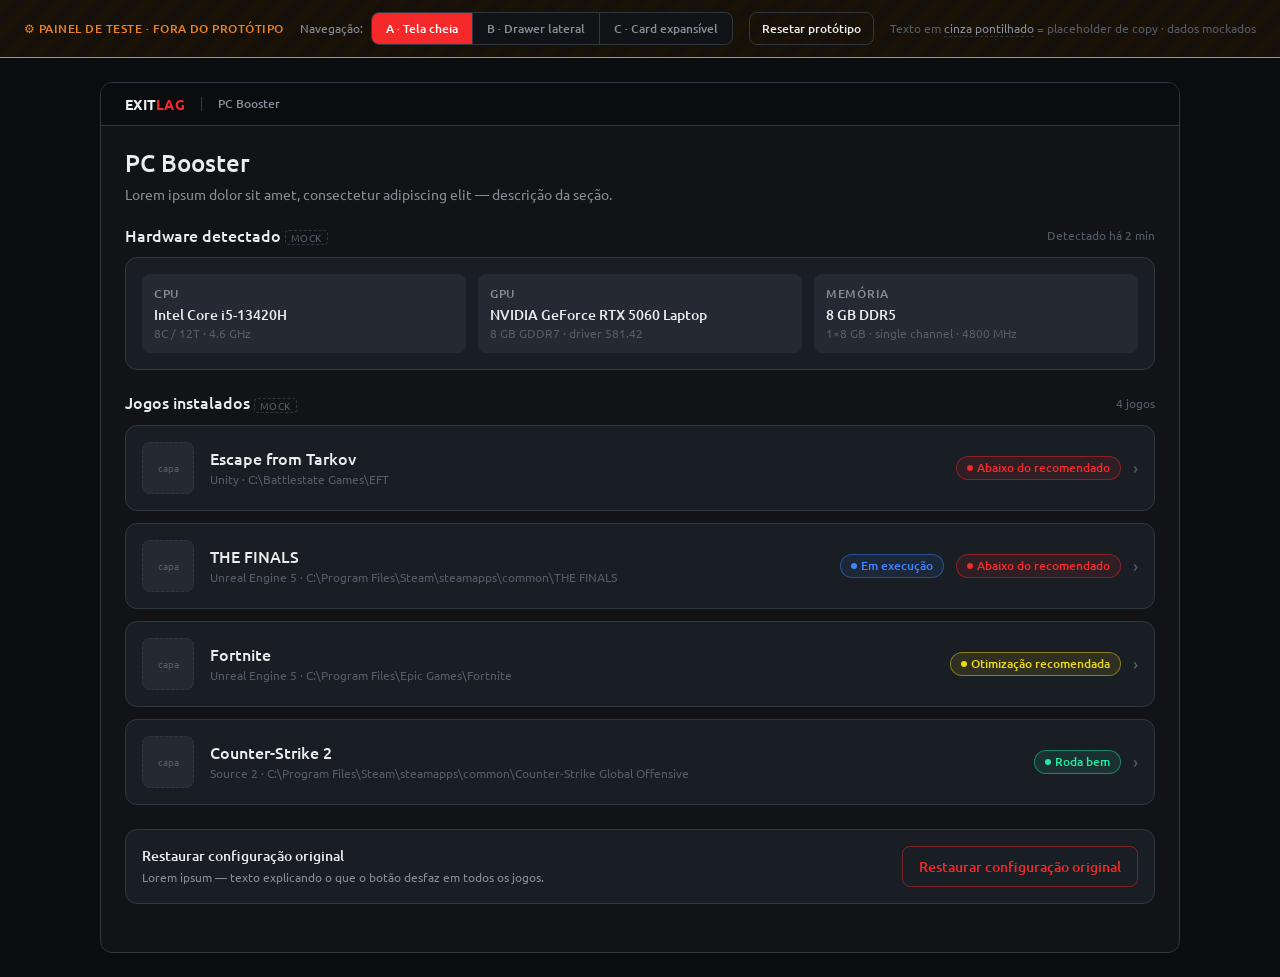
==== pc-booster/index.html @ dd0d35d7 "Add PC Booster clickable prototype Low-fidelity, fully mocked prototype of the PC Booster section co" ====
<!DOCTYPE html>
<html lang="pt-br">
<head>
<meta charset="UTF-8">
<meta name="viewport" content="width=device-width, initial-scale=1.0">
<title>PC Booster — Protótipo</title>
<link rel="preconnect" href="https://fonts.googleapis.com">
<link rel="preconnect" href="https://fonts.gstatic.com" crossorigin>
<link href="https://fonts.googleapis.com/css2?family=Ubuntu:wght@400;500;700&display=swap" rel="stylesheet">
<style>
/* ==========================================================================
   TOKENS — ExitLag Design System (references/design-tokens.md)
   ========================================================================== */
:root{
  /* base */
  --base-100:#EBECED; --base-200:#878D97; --base-300:#555C68; --base-400:#313741;
  --base-500:#242933; --base-600:#191D24; --base-700:#111317; --base-800:#0B0C0F;
  /* auxiliares */
  --spark:#CEF953; --lime:#8DDD2B; --breeze:#22EBA3; --lumen:#22EBDF;
  --nebula:#4083FF; --aurora:#9F22EB; --pulse:#EB229B; --eclipse:#EB8322; --radiance:#EED80E;
  /* main */
  --primary:#F52929; --primary-light:#EC4046;
  /* radius */
  --r-sm:4px; --r-md:8px; --r-lg:12px; --r-pill:16px;
  /* spacing */
  --s-xs:4px; --s-sm:8px; --s-md:12px; --s-lg:16px; --s-xl:24px; --s-xxl:32px; --s-xxxl:36px;
}

*{box-sizing:border-box}
html,body{margin:0;padding:0}
body{
  font-family:Ubuntu,-apple-system,"Segoe UI",Roboto,sans-serif;
  background:var(--base-800);
  color:var(--base-100);
  font-size:14px;
  line-height:1.3;
}

/* tipografia */
.heading-lg{font-size:24px;font-weight:500;line-height:1.1;margin:0}
.heading-md{font-size:18px;font-weight:500;line-height:1.1;margin:0}
.heading-sm{font-size:16px;font-weight:500;line-height:1.1;margin:0}
.body-lg{font-size:14px;font-weight:500;line-height:1.3;margin:0}
.body-md{font-size:14px;font-weight:400;line-height:1.3;margin:0}
.body-sm{font-size:12px;font-weight:500;line-height:1.3;margin:0}
.body-xs{font-size:12px;font-weight:400;line-height:1.3;margin:0}
.muted{color:var(--base-200)}
.dim{color:var(--base-300)}

/* placeholder de copy — texto provisório, não é microcopy final */
.ph{color:var(--base-200)}
.ph-label{color:var(--base-200);border-bottom:1px dashed var(--base-400)}
.ph-tag{
  display:inline-block;font-size:10px;font-weight:400;letter-spacing:.04em;
  color:var(--base-300);border:1px dashed var(--base-400);border-radius:var(--r-sm);
  padding:1px 5px;text-transform:uppercase;vertical-align:middle;
}

/* ==========================================================================
   PAINEL DE TESTE — fora do protótipo
   ========================================================================== */
.devbar{
  position:sticky;top:0;z-index:80;
  background:repeating-linear-gradient(135deg,#1a1206,#1a1206 10px,#15100a 10px,#15100a 20px);
  border-bottom:1px solid var(--eclipse);
  padding:var(--s-md) var(--s-xl);
  display:flex;flex-wrap:wrap;align-items:center;gap:var(--s-lg);
}
.devbar__title{color:var(--eclipse);font-size:12px;font-weight:500;letter-spacing:.04em;text-transform:uppercase}
.devbar__group{display:flex;align-items:center;gap:var(--s-sm)}
.devbar__legend{font-size:12px;color:var(--base-300);margin-left:auto}
.seg{display:flex;background:var(--base-700);border:1px solid var(--base-400);border-radius:var(--r-md);overflow:hidden}
.seg button{
  appearance:none;border:0;background:transparent;color:var(--base-200);
  font-family:inherit;font-size:12px;font-weight:500;padding:7px 14px;cursor:pointer;
  border-right:1px solid var(--base-400);transition:.15s;
}
.seg button:last-child{border-right:0}
.seg button:hover{color:var(--base-100);background:var(--base-600)}
.seg button[aria-pressed="true"]{background:var(--primary);color:#fff}

/* ==========================================================================
   FRAME DO APP
   ========================================================================== */
.stage{padding:var(--s-xl);display:flex;justify-content:center}
.app{
  width:100%;max-width:1080px;min-height:720px;
  background:var(--base-700);
  border:1px solid var(--base-400);
  border-radius:var(--r-lg);
  position:relative;overflow:hidden;
  display:flex;flex-direction:column;
}
.app__topbar{
  display:flex;align-items:center;gap:var(--s-sm);
  padding:var(--s-md) var(--s-xl);
  border-bottom:1px solid var(--base-400);
  background:var(--base-800);
}
.logo{font-size:14px;font-weight:700;letter-spacing:.02em}
.logo span{color:var(--primary)}
.app__topbar .sep{width:1px;height:14px;background:var(--base-400);margin:0 var(--s-sm)}
.app__body{flex:1;overflow:auto;position:relative}
.screen{padding:var(--s-xl)}

/* ==========================================================================
   CARDS / SUPERFÍCIES
   ========================================================================== */
.card{
  background:var(--base-600);
  border:1px solid var(--base-400);
  border-radius:var(--r-lg);
  padding:var(--s-lg);
}
.section{margin-bottom:var(--s-xl)}
.section__head{display:flex;align-items:center;justify-content:space-between;gap:var(--s-md);margin-bottom:var(--s-md)}
.stack-sm{display:flex;flex-direction:column;gap:var(--s-sm)}
.stack-md{display:flex;flex-direction:column;gap:var(--s-md)}
.row{display:flex;align-items:center;gap:var(--s-sm)}
.row-between{display:flex;align-items:center;justify-content:space-between;gap:var(--s-lg)}
.divider{height:1px;background:var(--base-400);margin:var(--s-lg) 0}

/* hardware */
.hw-grid{display:grid;grid-template-columns:repeat(3,1fr);gap:var(--s-md)}
.hw-item{background:var(--base-500);border-radius:var(--r-md);padding:var(--s-md)}
.hw-item__label{font-size:12px;font-weight:500;color:var(--base-200);text-transform:uppercase;letter-spacing:.06em;margin-bottom:var(--s-xs)}
.hw-item__value{font-size:14px;font-weight:500}
.hw-item__meta{font-size:12px;color:var(--base-300);margin-top:2px}

/* ==========================================================================
   BADGES
   ========================================================================== */
.badge{
  display:inline-flex;align-items:center;gap:var(--s-xs);
  font-size:12px;font-weight:500;line-height:1;
  padding:5px 10px;border-radius:var(--r-pill);
  border:1px solid transparent;white-space:nowrap;
}
.badge--ok{color:var(--breeze);background:rgba(34,235,163,.10);border-color:rgba(34,235,163,.45)}
.badge--warn{color:var(--radiance);background:rgba(238,216,14,.10);border-color:rgba(238,216,14,.45)}
.badge--danger{color:var(--primary);background:rgba(245,41,41,.10);border-color:rgba(245,41,41,.45)}
.badge--neutral{color:var(--base-200);background:var(--base-500);border-color:var(--base-400)}
.badge--live{color:var(--nebula);background:rgba(64,131,255,.10);border-color:rgba(64,131,255,.45)}
.dot{width:6px;height:6px;border-radius:50%;background:currentColor;display:inline-block}

/* ==========================================================================
   BOTÕES
   ========================================================================== */
.btn{
  appearance:none;font-family:inherit;font-size:14px;font-weight:500;
  padding:10px 16px;border-radius:var(--r-md);cursor:pointer;
  border:1px solid transparent;transition:.15s;display:inline-flex;align-items:center;gap:var(--s-sm);
}
.btn--primary{background:var(--primary);color:#fff}
.btn--primary:hover{background:var(--primary-light)}
.btn--ghost{background:transparent;color:var(--base-100);border-color:var(--base-400)}
.btn--ghost:hover{background:var(--base-500)}
.btn--danger{background:transparent;color:var(--primary);border-color:rgba(245,41,41,.45)}
.btn--danger:hover{background:rgba(245,41,41,.10)}
.btn--sm{padding:7px 12px;font-size:12px}
.btn--link{background:none;border:0;color:var(--base-200);padding:0;font-size:12px;text-decoration:underline;cursor:pointer;font-family:inherit}

/* ==========================================================================
   TOGGLE
   ========================================================================== */
.switch{display:inline-flex;align-items:center;gap:var(--s-md);cursor:pointer;user-select:none}
.switch__track{
  width:44px;height:24px;border-radius:var(--r-pill);
  background:var(--base-400);position:relative;transition:.18s;flex:none;
}
.switch__thumb{
  position:absolute;top:3px;left:3px;width:18px;height:18px;border-radius:50%;
  background:var(--base-100);transition:.18s;
}
.switch[aria-checked="true"] .switch__track{background:var(--primary)}
.switch[aria-checked="true"] .switch__thumb{left:23px;background:#fff}
.switch__label{font-size:14px;font-weight:500}

/* ==========================================================================
   LISTA DE JOGOS
   ========================================================================== */
.game{
  background:var(--base-600);border:1px solid var(--base-400);border-radius:var(--r-lg);
  transition:.15s;
}
.game--clickable{cursor:pointer}
.game--clickable:hover{border-color:var(--base-300);background:var(--base-500)}
.game.is-open{border-color:var(--nebula)}
.game__row{display:flex;align-items:center;gap:var(--s-lg);padding:var(--s-lg)}
.game__thumb{
  width:52px;height:52px;border-radius:var(--r-md);flex:none;
  background:var(--base-500);border:1px dashed var(--base-400);
  display:flex;align-items:center;justify-content:center;color:var(--base-300);font-size:10px;
}
.game__info{flex:1;min-width:0}
.game__name{font-size:16px;font-weight:500;margin-bottom:var(--s-xs)}
.game__meta{font-size:12px;color:var(--base-300)}
.game__side{display:flex;align-items:center;gap:var(--s-md);flex:none}
.chev{color:var(--base-300);font-size:18px;line-height:1}

/* ==========================================================================
   ALERTA DE HARDWARE — 3 níveis de gravidade
   ========================================================================== */
.alert{border-radius:var(--r-lg);border:1px solid;padding:var(--s-lg);display:flex;gap:var(--s-md)}
.alert__icon{width:24px;height:24px;border-radius:50%;flex:none;display:flex;align-items:center;justify-content:center;font-size:13px;font-weight:700}
.alert--leve{border-color:rgba(238,216,14,.45);background:rgba(238,216,14,.07)}
.alert--leve .alert__icon{background:var(--radiance);color:var(--base-800)}
.alert--leve .alert__level{color:var(--radiance)}
.alert--moderado{border-color:rgba(235,131,34,.45);background:rgba(235,131,34,.07)}
.alert--moderado .alert__icon{background:var(--eclipse);color:var(--base-800)}
.alert--moderado .alert__level{color:var(--eclipse)}
.alert--severo{border-color:rgba(245,41,41,.5);background:rgba(245,41,41,.08)}
.alert--severo .alert__icon{background:var(--primary);color:#fff}
.alert--severo .alert__level{color:var(--primary)}
.alert__level{font-size:12px;font-weight:500;text-transform:uppercase;letter-spacing:.06em}

/* tabela de requisitos */
.req{width:100%;border-collapse:collapse;margin-top:var(--s-md);font-size:12px}
.req th{
  text-align:left;font-weight:500;color:var(--base-200);text-transform:uppercase;letter-spacing:.05em;
  padding:var(--s-sm) var(--s-md);border-bottom:1px solid var(--base-400);font-size:11px;
}
.req td{padding:var(--s-sm) var(--s-md);border-bottom:1px solid rgba(49,55,65,.6)}
.req tr:last-child td{border-bottom:0}
.req .col-you{font-weight:500}
.req .fail{color:var(--primary)}
.req .warn{color:var(--eclipse)}
.req .pass{color:var(--breeze)}
.req__source{margin-top:var(--s-sm);font-size:11px;color:var(--base-300)}

/* ==========================================================================
   CAMADAS + AJUSTES
   ========================================================================== */
.layer{display:flex;align-items:center;gap:var(--s-md);padding:var(--s-md);background:var(--base-500);border-radius:var(--r-md)}
.layer__icon{width:28px;height:28px;border-radius:var(--r-sm);background:var(--base-600);display:flex;align-items:center;justify-content:center;flex:none;font-size:13px}
.layer__txt{flex:1;min-width:0}
.layer__name{font-size:12px;font-weight:500}
.layer__desc{font-size:12px;color:var(--base-300);margin-top:2px}
.layer--off{opacity:.5}

.adj{display:flex;flex-direction:column;gap:2px}
.adj__item{display:flex;align-items:center;gap:var(--s-md);padding:var(--s-sm) var(--s-md);border-radius:var(--r-sm);background:var(--base-500)}
.adj__name{flex:1;font-size:12px}
.adj__val{font-size:12px;font-weight:500}
.adj__val--down{color:var(--eclipse)}
.adj__val--keep{color:var(--breeze)}
.adj__val--ph{color:var(--base-300);border-bottom:1px dashed var(--base-400)}
.adj__tag{font-size:10px;color:var(--base-300);text-transform:uppercase;letter-spacing:.05em;width:66px;text-align:right}

.metric{display:flex;align-items:center;gap:var(--s-md);padding:var(--s-md);background:var(--base-500);border-radius:var(--r-md)}
.metric__label{font-size:12px;color:var(--base-200);flex:1}
.metric__from{font-size:14px;color:var(--base-300);text-decoration:line-through}
.metric__arrow{color:var(--base-300)}
.metric__to{font-size:16px;font-weight:500;color:var(--breeze)}

/* mensagens de estado */
.msg{display:flex;gap:var(--s-sm);padding:var(--s-md);border-radius:var(--r-md);font-size:12px;line-height:1.35;border:1px solid}
.msg--info{border-color:rgba(64,131,255,.4);background:rgba(64,131,255,.07);color:var(--base-100)}
.msg--success{border-color:rgba(34,235,163,.4);background:rgba(34,235,163,.07);color:var(--base-100)}
.msg--neutral{border-color:var(--base-400);background:var(--base-500);color:var(--base-200)}
.msg__icon{flex:none;font-weight:700}

/* ==========================================================================
   DRAWER (modo B)
   ========================================================================== */
.overlay{
  position:absolute;inset:0;background:rgba(0,0,0,.55);z-index:40;
  opacity:0;pointer-events:none;transition:.2s;
}
.overlay.is-open{opacity:1;pointer-events:auto}
.drawer{
  position:absolute;top:0;right:0;bottom:0;width:min(520px,88%);
  background:var(--base-700);border-left:1px solid var(--base-400);z-index:50;
  transform:translateX(100%);transition:transform .22s ease;
  display:flex;flex-direction:column;
}
.drawer.is-open{transform:translateX(0)}
.drawer__head{
  display:flex;align-items:center;justify-content:space-between;gap:var(--s-md);
  padding:var(--s-lg);border-bottom:1px solid var(--base-400);
}
.drawer__body{flex:1;overflow:auto;padding:var(--s-lg)}
.btn-close{
  appearance:none;background:transparent;border:1px solid var(--base-400);color:var(--base-100);
  width:32px;height:32px;border-radius:var(--r-md);cursor:pointer;font-size:16px;line-height:1;
}
.btn-close:hover{background:var(--base-500)}

/* ajuste de densidade dentro do drawer (largura menor) */
.drawer .req th,.drawer .req td{padding:var(--s-sm) 6px}
.drawer .layer{align-items:flex-start}
.drawer .row-between{align-items:flex-start}

/* modo C — inline */
.game__expand{border-top:1px solid var(--base-400);padding:var(--s-lg);background:var(--base-700)}

/* utilidades */
[hidden]{display:none !important}
.spacer{flex:1}
</style>
</head>
<body data-mode="fullscreen">

<!-- ====== PAINEL DE TESTE (fora do protótipo) ====== -->
<div class="devbar">
  <span class="devbar__title">⚙ Painel de teste · fora do protótipo</span>
  <div class="devbar__group">
    <span class="body-xs muted">Navegação:</span>
    <div class="seg" id="modeSwitch">
      <button data-mode="fullscreen" aria-pressed="true">A · Tela cheia</button>
      <button data-mode="drawer" aria-pressed="false">B · Drawer lateral</button>
      <button data-mode="inline" aria-pressed="false">C · Card expansível</button>
    </div>
  </div>
  <div class="devbar__group">
    <button class="btn btn--ghost btn--sm" id="resetState">Resetar protótipo</button>
  </div>
  <span class="devbar__legend">Texto em <span class="ph-label">cinza pontilhado</span> = placeholder de copy · dados mockados</span>
</div>

<!-- ====== APP ====== -->
<div class="stage">
  <div class="app">
    <div class="app__topbar">
      <span class="logo">EXIT<span>LAG</span></span>
      <span class="sep"></span>
      <span class="body-sm muted">PC Booster</span>
    </div>
    <div class="app__body">
      <div id="mainScreen"></div>
      <div id="detailScreen" hidden></div>
      <div class="overlay" id="overlay"></div>
      <aside class="drawer" id="drawer" aria-hidden="true">
        <div class="drawer__head">
          <div>
            <div class="heading-sm" id="drawerTitle">—</div>
            <div class="body-xs dim" id="drawerSub">—</div>
          </div>
          <button class="btn-close" data-action="close-detail" aria-label="Fechar">✕</button>
        </div>
        <div class="drawer__body" id="drawerBody"></div>
      </aside>
    </div>
  </div>
</div>

<script src="assets/js/data.js"></script>
<script src="assets/js/app.js"></script>
</body>
</html>
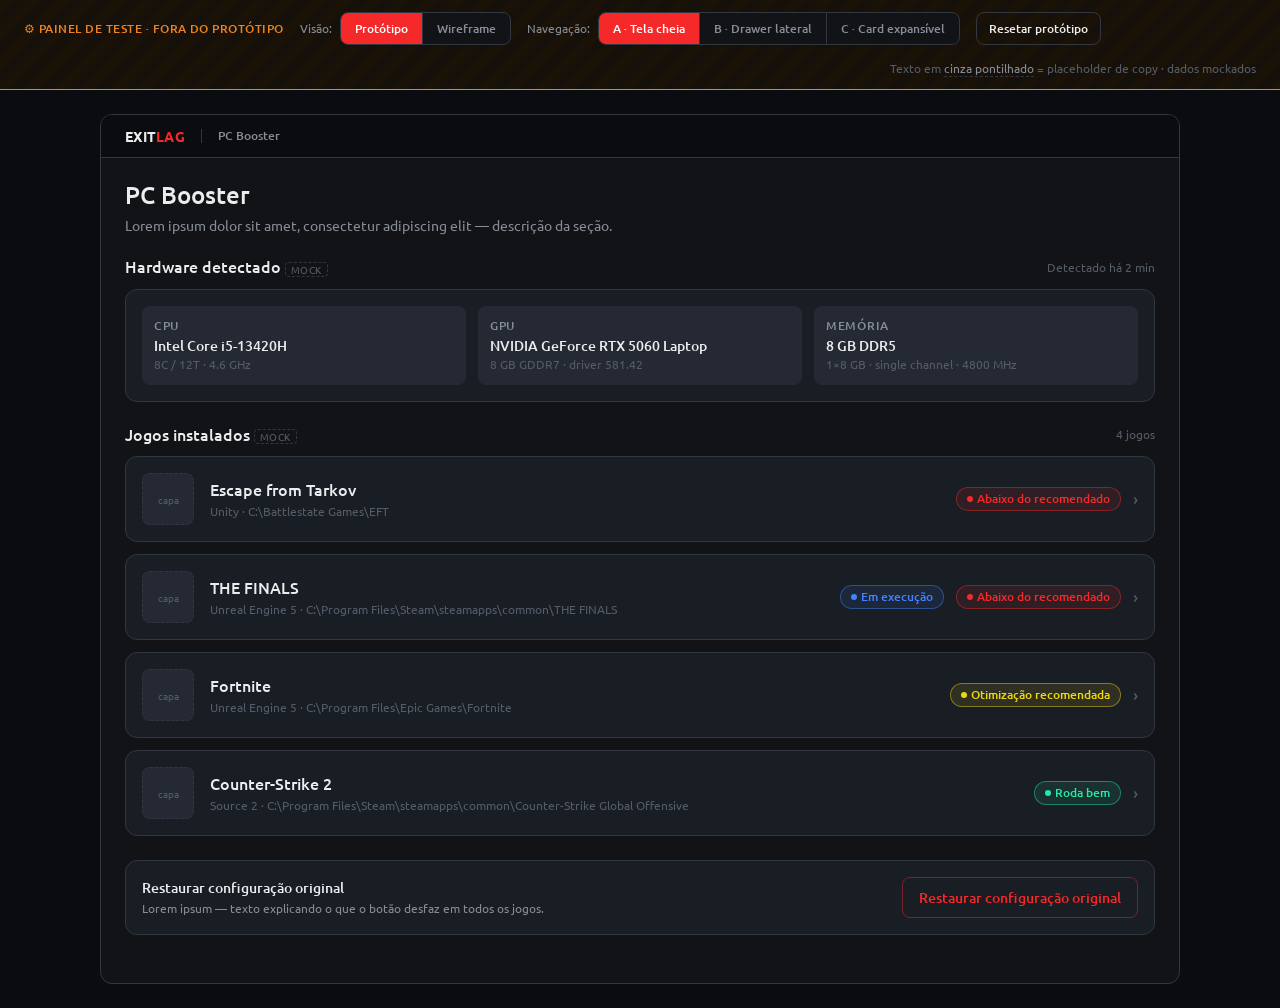
==== commit 7cb76305: "Add grayscale wireframe study with three layouts per screen A view selector in the test panel switch" ====
--- a/pc-booster/index.html
+++ b/pc-booster/index.html
@@ -294,6 +294,102 @@
 /* modo C — inline */
 .game__expand{border-top:1px solid var(--base-400);padding:var(--s-lg);background:var(--base-700)}
 
+/* ==========================================================================
+   ESTUDO DE WIREFRAME — escala de cinza pura, sem cor de marca
+   ========================================================================== */
+.wf{
+  --wf-canvas:#E4E4E4; --wf-board:#FFFFFF; --wf-fill:#F3F3F3;
+  --wf-line:#A2A2A2; --wf-line-strong:#333333; --wf-text:#454545; --wf-text-dim:#8A8A8A;
+  background:var(--wf-canvas);color:var(--wf-text);
+  border-radius:var(--r-lg);padding:var(--s-xl);
+  font-size:12px;
+}
+.wf-legend{
+  display:flex;flex-wrap:wrap;align-items:center;gap:var(--s-lg);
+  padding-bottom:var(--s-lg);margin-bottom:var(--s-xl);
+  border-bottom:1px solid var(--wf-line);
+}
+.wf-legend__item{display:inline-flex;align-items:center;gap:6px;color:var(--wf-text)}
+.wf-legend__note{margin-left:auto;color:var(--wf-text-dim);font-style:italic}
+.wf-swatch{width:22px;height:14px;background:var(--wf-fill);border:1px solid var(--wf-line);border-radius:2px;display:inline-block}
+.wf-swatch--cond{background:transparent;border-style:dashed}
+.wf-swatch--bar{background:var(--wf-fill);border:1px solid var(--wf-line);border-top:2px solid var(--wf-line-strong)}
+
+.wf-screen{margin-bottom:var(--s-xxl)}
+.wf-screen:last-child{margin-bottom:0}
+.wf-screen__title{
+  font-size:13px;font-weight:500;text-transform:uppercase;letter-spacing:.1em;
+  color:var(--wf-text);margin:0 0 var(--s-lg);
+  padding-bottom:var(--s-sm);border-bottom:1px solid var(--wf-line);
+}
+.wf-boards{display:grid;grid-template-columns:repeat(3,1fr);gap:var(--s-xl);align-items:start}
+
+.wf-board__label{display:flex;align-items:baseline;gap:var(--s-sm);margin-bottom:2px}
+.wf-board__id{
+  font-size:11px;font-weight:700;letter-spacing:.08em;
+  background:var(--wf-line-strong);color:var(--wf-board);
+  padding:2px 6px;border-radius:2px;
+}
+.wf-board__title{font-size:13px;font-weight:500;color:var(--wf-text)}
+.wf-board__note{color:var(--wf-text-dim);line-height:1.45;margin-bottom:var(--s-md);min-height:52px}
+.wf-board__frame{
+  background:var(--wf-board);border:1px solid var(--wf-line-strong);border-radius:3px;
+  height:520px;display:flex;flex-direction:column;overflow:hidden;
+}
+.wf-board__chrome{height:18px;border-bottom:1px solid var(--wf-line);background:var(--wf-fill);flex:none}
+.wf-board__body{flex:1;overflow:auto;padding:10px;display:flex;flex-direction:column;gap:8px}
+
+.wf-block{
+  background:var(--wf-fill);border:1px solid var(--wf-line);border-radius:2px;
+  padding:8px 10px;display:flex;align-items:flex-start;justify-content:space-between;gap:8px;
+  flex:none;
+}
+.wf-block--cond{background:transparent;border-style:dashed}
+.wf-block--cta{border-color:var(--wf-line-strong);border-width:2px}
+.wf-block--list{flex-direction:column;align-items:stretch;gap:6px}
+.wf-block--stack{flex-direction:column;align-items:stretch}
+.wf-block__name{color:var(--wf-text);line-height:1.3}
+.wf-block__head{display:flex;align-items:center;justify-content:space-between;gap:8px;width:100%}
+.wf-block__tags{display:flex;gap:4px;flex:none}
+
+.wf-row{
+  display:flex;align-items:center;justify-content:space-between;gap:8px;
+  background:var(--wf-board);border:1px solid var(--wf-line);border-radius:2px;padding:8px;
+}
+.wf-row__slot{flex:1;height:8px;background:var(--wf-fill);border-radius:1px}
+
+.wf-sub{
+  margin-top:8px;padding:6px 8px;color:var(--wf-text-dim);
+  border:1px solid var(--wf-line);border-radius:2px;background:var(--wf-board);
+}
+
+.wf-group{
+  border:1px solid var(--wf-line);border-radius:2px;padding:8px;
+  display:flex;flex-direction:column;gap:8px;flex:none;
+  background:repeating-linear-gradient(135deg,transparent,transparent 6px,rgba(0,0,0,.02) 6px,rgba(0,0,0,.02) 12px);
+}
+.wf-group__name{
+  font-size:10px;text-transform:uppercase;letter-spacing:.08em;color:var(--wf-text-dim);
+}
+
+.wf-cols{display:grid;grid-template-columns:1fr 1fr;gap:8px;flex:none}
+.wf-col{display:flex;flex-direction:column;gap:8px}
+.wf-col__label{font-size:10px;text-transform:uppercase;letter-spacing:.08em;color:var(--wf-text-dim)}
+
+.wf-bar{
+  flex:none;border-top:2px solid var(--wf-line-strong);background:var(--wf-fill);
+  padding:10px;display:flex;align-items:center;justify-content:space-between;gap:8px;
+}
+
+.wf-chip{
+  font-size:9px;line-height:1;letter-spacing:.06em;text-transform:uppercase;
+  padding:3px 5px;border-radius:2px;flex:none;
+}
+.wf-chip--cta{background:var(--wf-line-strong);color:var(--wf-board)}
+.wf-chip--cond{border:1px dashed var(--wf-line);color:var(--wf-text-dim)}
+
+.wf-stage{width:100%;max-width:1320px}
+
 /* utilidades */
 [hidden]{display:none !important}
 .spacer{flex:1}
@@ -305,6 +401,13 @@
 <div class="devbar">
   <span class="devbar__title">⚙ Painel de teste · fora do protótipo</span>
   <div class="devbar__group">
+    <span class="body-xs muted">Visão:</span>
+    <div class="seg" id="viewSwitch">
+      <button data-view="proto" aria-pressed="true">Protótipo</button>
+      <button data-view="wire" aria-pressed="false">Wireframe</button>
+    </div>
+  </div>
+  <div class="devbar__group" id="navGroup">
     <span class="body-xs muted">Navegação:</span>
     <div class="seg" id="modeSwitch">
       <button data-mode="fullscreen" aria-pressed="true">A · Tela cheia</button>
@@ -320,7 +423,8 @@
 
 <!-- ====== APP ====== -->
 <div class="stage">
-  <div class="app">
+  <div class="wf-stage" id="wireStage" hidden></div>
+  <div class="app" id="appFrame">
     <div class="app__topbar">
       <span class="logo">EXIT<span>LAG</span></span>
       <span class="sep"></span>
@@ -345,6 +449,7 @@
 </div>
 
 <script src="assets/js/data.js"></script>
+<script src="assets/js/wireframe.js"></script>
 <script src="assets/js/app.js"></script>
 </body>
 </html>
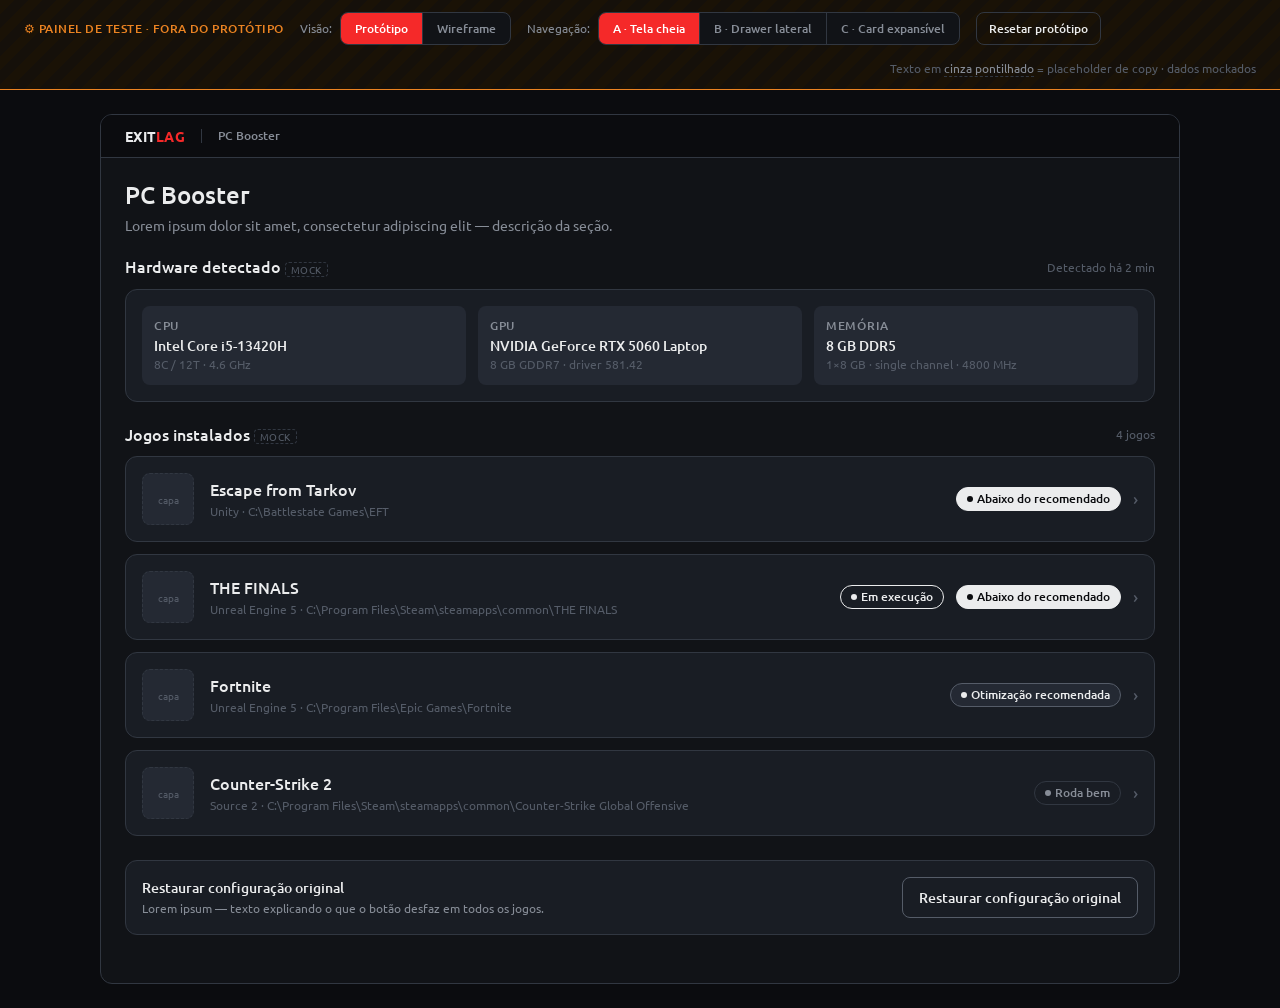
==== commit 31a718e0: "Make prototype buttons and badges greyscale Badges and buttons in the prototype view (status pills, " ====
--- a/pc-booster/index.html
+++ b/pc-booster/index.html
@@ -136,11 +136,11 @@
   padding:5px 10px;border-radius:var(--r-pill);
   border:1px solid transparent;white-space:nowrap;
 }
-.badge--ok{color:var(--breeze);background:rgba(34,235,163,.10);border-color:rgba(34,235,163,.45)}
-.badge--warn{color:var(--radiance);background:rgba(238,216,14,.10);border-color:rgba(238,216,14,.45)}
-.badge--danger{color:var(--primary);background:rgba(245,41,41,.10);border-color:rgba(245,41,41,.45)}
+.badge--ok{color:var(--base-200);background:transparent;border-color:var(--base-400)}
+.badge--warn{color:var(--base-100);background:var(--base-500);border-color:var(--base-300)}
+.badge--danger{color:var(--base-800);background:var(--base-100);border-color:var(--base-100)}
 .badge--neutral{color:var(--base-200);background:var(--base-500);border-color:var(--base-400)}
-.badge--live{color:var(--nebula);background:rgba(64,131,255,.10);border-color:rgba(64,131,255,.45)}
+.badge--live{color:var(--base-100);background:transparent;border-color:var(--base-100)}
 .dot{width:6px;height:6px;border-radius:50%;background:currentColor;display:inline-block}
 
 /* ==========================================================================
@@ -151,12 +151,12 @@
   padding:10px 16px;border-radius:var(--r-md);cursor:pointer;
   border:1px solid transparent;transition:.15s;display:inline-flex;align-items:center;gap:var(--s-sm);
 }
-.btn--primary{background:var(--primary);color:#fff}
-.btn--primary:hover{background:var(--primary-light)}
+.btn--primary{background:var(--base-100);color:var(--base-800)}
+.btn--primary:hover{background:#fff}
 .btn--ghost{background:transparent;color:var(--base-100);border-color:var(--base-400)}
 .btn--ghost:hover{background:var(--base-500)}
-.btn--danger{background:transparent;color:var(--primary);border-color:rgba(245,41,41,.45)}
-.btn--danger:hover{background:rgba(245,41,41,.10)}
+.btn--danger{background:transparent;color:var(--base-100);border-color:var(--base-300)}
+.btn--danger:hover{background:var(--base-500)}
 .btn--sm{padding:7px 12px;font-size:12px}
 .btn--link{background:none;border:0;color:var(--base-200);padding:0;font-size:12px;text-decoration:underline;cursor:pointer;font-family:inherit}
 
@@ -323,6 +323,7 @@
   padding-bottom:var(--s-sm);border-bottom:1px solid var(--wf-line);
 }
 .wf-boards{display:grid;grid-template-columns:repeat(3,1fr);gap:var(--s-xl);align-items:start}
+.wf-boards--stack{grid-template-columns:1fr;gap:var(--s-xxl)}
 
 .wf-board__label{display:flex;align-items:baseline;gap:var(--s-sm);margin-bottom:2px}
 .wf-board__id{
@@ -332,10 +333,12 @@
 }
 .wf-board__title{font-size:13px;font-weight:500;color:var(--wf-text)}
 .wf-board__note{color:var(--wf-text-dim);line-height:1.45;margin-bottom:var(--s-md);min-height:52px}
+.wf-board--wide .wf-board__note{min-height:0;max-width:88ch}
 .wf-board__frame{
   background:var(--wf-board);border:1px solid var(--wf-line-strong);border-radius:3px;
   height:520px;display:flex;flex-direction:column;overflow:hidden;
 }
+.wf-board--wide .wf-board__frame{height:400px}
 .wf-board__chrome{height:18px;border-bottom:1px solid var(--wf-line);background:var(--wf-fill);flex:none}
 .wf-board__body{flex:1;overflow:auto;padding:10px;display:flex;flex-direction:column;gap:8px}
 
@@ -346,17 +349,22 @@
 }
 .wf-block--cond{background:transparent;border-style:dashed}
 .wf-block--cta{border-color:var(--wf-line-strong);border-width:2px}
+.wf-block--inherit{
+  background:repeating-linear-gradient(135deg,transparent,transparent 4px,rgba(0,0,0,.07) 4px,rgba(0,0,0,.07) 8px);
+}
 .wf-block--list{flex-direction:column;align-items:stretch;gap:6px}
 .wf-block--stack{flex-direction:column;align-items:stretch}
 .wf-block__name{color:var(--wf-text);line-height:1.3}
 .wf-block__head{display:flex;align-items:center;justify-content:space-between;gap:8px;width:100%}
-.wf-block__tags{display:flex;gap:4px;flex:none}
+.wf-block__tags{display:flex;gap:4px;flex:none;flex-wrap:wrap;justify-content:flex-end}
 
 .wf-row{
   display:flex;align-items:center;justify-content:space-between;gap:8px;
   background:var(--wf-board);border:1px solid var(--wf-line);border-radius:2px;padding:8px;
 }
+.wf-row--named{border-color:var(--wf-line-strong);border-width:2px}
 .wf-row__slot{flex:1;height:8px;background:var(--wf-fill);border-radius:1px}
+.wf-row__name{flex:1;color:var(--wf-text)}
 
 .wf-sub{
   margin-top:8px;padding:6px 8px;color:var(--wf-text-dim);
@@ -368,12 +376,10 @@
   display:flex;flex-direction:column;gap:8px;flex:none;
   background:repeating-linear-gradient(135deg,transparent,transparent 6px,rgba(0,0,0,.02) 6px,rgba(0,0,0,.02) 12px);
 }
-.wf-group__name{
-  font-size:10px;text-transform:uppercase;letter-spacing:.08em;color:var(--wf-text-dim);
-}
-
-.wf-cols{display:grid;grid-template-columns:1fr 1fr;gap:8px;flex:none}
-.wf-col{display:flex;flex-direction:column;gap:8px}
+.wf-group__name{font-size:10px;text-transform:uppercase;letter-spacing:.08em;color:var(--wf-text-dim)}
+
+.wf-hsplit{display:flex;gap:8px;align-items:stretch;flex:none}
+.wf-hcol{display:flex;flex-direction:column;gap:8px;min-width:0}
 .wf-col__label{font-size:10px;text-transform:uppercase;letter-spacing:.08em;color:var(--wf-text-dim)}
 
 .wf-bar{
@@ -387,8 +393,68 @@
 }
 .wf-chip--cta{background:var(--wf-line-strong);color:var(--wf-board)}
 .wf-chip--cond{border:1px dashed var(--wf-line);color:var(--wf-text-dim)}
+.wf-chip--scope{border:1px solid var(--wf-line);color:var(--wf-text);background:var(--wf-board)}
+
+.wf-screen__fmt{
+  font-size:10px;font-weight:400;letter-spacing:.08em;color:var(--wf-text-dim);
+  border:1px solid var(--wf-line);border-radius:2px;padding:2px 6px;margin-left:8px;
+}
+.wf-swatch--inherit{
+  background:repeating-linear-gradient(135deg,transparent,transparent 3px,rgba(0,0,0,.18) 3px,rgba(0,0,0,.18) 6px);
+  border:1px solid var(--wf-line);
+}
 
 .wf-stage{width:100%;max-width:1320px}
+
+/* --- visão de conjunto: janela única com drawers por cima --- */
+.wf-setbar{
+  display:flex;flex-wrap:wrap;align-items:center;gap:var(--s-sm);
+  margin-bottom:var(--s-md);
+}
+.wf-setbar__label{color:var(--wf-text-dim)}
+.wf-setbar__note{
+  flex:1 1 100%;color:var(--wf-text-dim);line-height:1.5;max-width:100ch;margin-top:6px;
+}
+.wf-setbtn{
+  font-family:inherit;font-size:11px;cursor:pointer;
+  padding:5px 10px;border-radius:2px;
+  border:1px solid var(--wf-line);background:var(--wf-board);color:var(--wf-text-dim);
+}
+.wf-setbtn[aria-pressed="true"]{background:var(--wf-line-strong);border-color:var(--wf-line-strong);color:var(--wf-board)}
+
+.wf-window{
+  background:var(--wf-board);border:1px solid var(--wf-line-strong);border-radius:3px;
+  height:620px;display:flex;flex-direction:column;overflow:hidden;
+}
+.wf-window__stack{flex:1;position:relative;overflow:hidden}
+.wf-window__base{
+  position:absolute;inset:0;overflow:auto;
+  padding:10px;display:flex;flex-direction:column;gap:8px;
+}
+.wf-window__base.is-covered::after{
+  content:'';position:absolute;inset:0;background:rgba(0,0,0,.07);pointer-events:none;
+}
+.wf-board__label--inset{margin-bottom:6px}
+
+.wf-drawer{position:absolute;top:0;bottom:0;display:flex;flex-direction:column;width:330px}
+.wf-drawer--front{right:0;z-index:3}
+.wf-drawer--back{right:310px;z-index:2}
+.wf-drawer__tab{
+  display:flex;align-items:center;gap:6px;flex-wrap:wrap;
+  padding:6px 8px;background:var(--wf-line-strong);color:var(--wf-board);flex:none;
+}
+.wf-drawer__title{font-size:12px}
+.wf-drawer__from{font-size:9px;letter-spacing:.06em;text-transform:uppercase;opacity:.7;flex:1 1 100%}
+.wf-drawer__frame{
+  flex:1;background:var(--wf-board);border-left:2px solid var(--wf-line-strong);
+  display:flex;flex-direction:column;overflow:hidden;
+}
+.wf-drawer__body{flex:1;overflow:auto;padding:10px;display:flex;flex-direction:column;gap:8px}
+
+.wf-notes{display:grid;grid-template-columns:repeat(3,1fr);gap:var(--s-lg);margin-top:var(--s-lg)}
+.wf-note{color:var(--wf-text-dim);line-height:1.5}
+.wf-note .wf-board__id{margin-right:6px}
+
 
 /* utilidades */
 [hidden]{display:none !important}
@@ -405,6 +471,15 @@
     <div class="seg" id="viewSwitch">
       <button data-view="proto" aria-pressed="true">Protótipo</button>
       <button data-view="wire" aria-pressed="false">Wireframe</button>
+    </div>
+  </div>
+  <div class="devbar__group" id="setGroup" hidden>
+    <span class="body-xs muted">Wireframe:</span>
+    <div class="seg" id="setSwitch">
+      <button data-set="estudo" aria-pressed="true">Telas separadas</button>
+      <button data-set="A" aria-pressed="false">Conjunto A</button>
+      <button data-set="B" aria-pressed="false">Conjunto B</button>
+      <button data-set="C" aria-pressed="false">Conjunto C</button>
     </div>
   </div>
   <div class="devbar__group" id="navGroup">
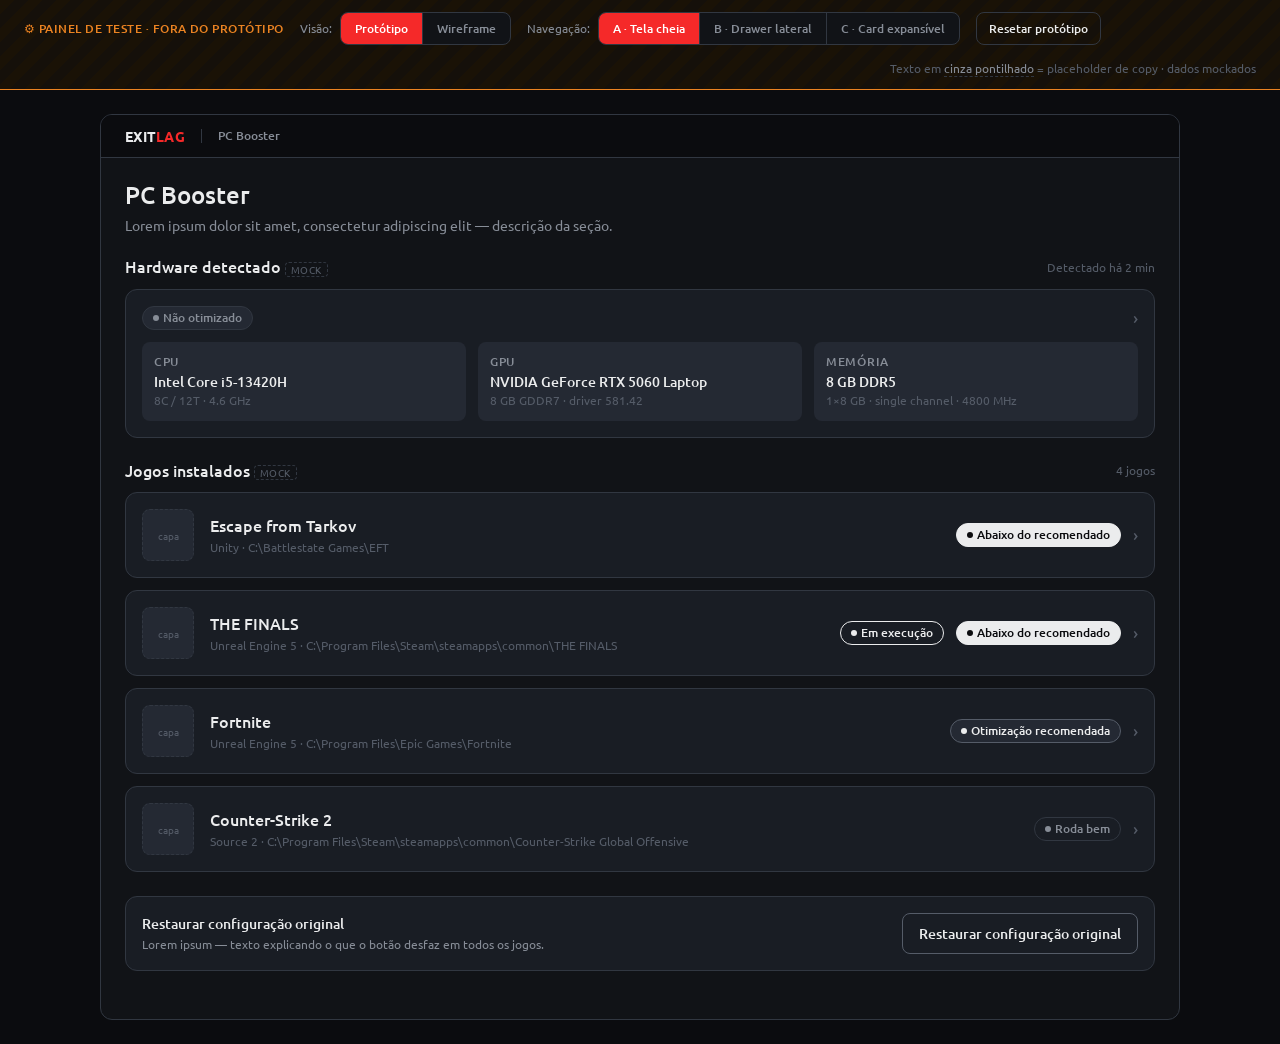
==== commit 0c8a7097: "Add system-level optimization drawer to the prototype The hardware card on the home screen becomes a" ====
--- a/pc-booster/index.html
+++ b/pc-booster/index.html
@@ -185,6 +185,8 @@
 }
 .game--clickable{cursor:pointer}
 .game--clickable:hover{border-color:var(--base-300);background:var(--base-500)}
+.card--clickable{cursor:pointer;transition:.15s}
+.card--clickable:hover{border-color:var(--base-300);background:var(--base-500)}
 .game.is-open{border-color:var(--nebula)}
 .game__row{display:flex;align-items:center;gap:var(--s-lg);padding:var(--s-lg)}
 .game__thumb{
@@ -519,6 +521,17 @@
         </div>
         <div class="drawer__body" id="drawerBody"></div>
       </aside>
+      <div class="overlay" id="hwOverlay"></div>
+      <aside class="drawer" id="hwDrawer" aria-hidden="true">
+        <div class="drawer__head">
+          <div>
+            <div class="heading-sm">Otimização de sistema</div>
+            <div class="body-xs dim">Hardware detectado · escopo: máquina inteira</div>
+          </div>
+          <button class="btn-close" data-action="close-hw" aria-label="Fechar">✕</button>
+        </div>
+        <div class="drawer__body" id="hwDrawerBody"></div>
+      </aside>
     </div>
   </div>
 </div>
